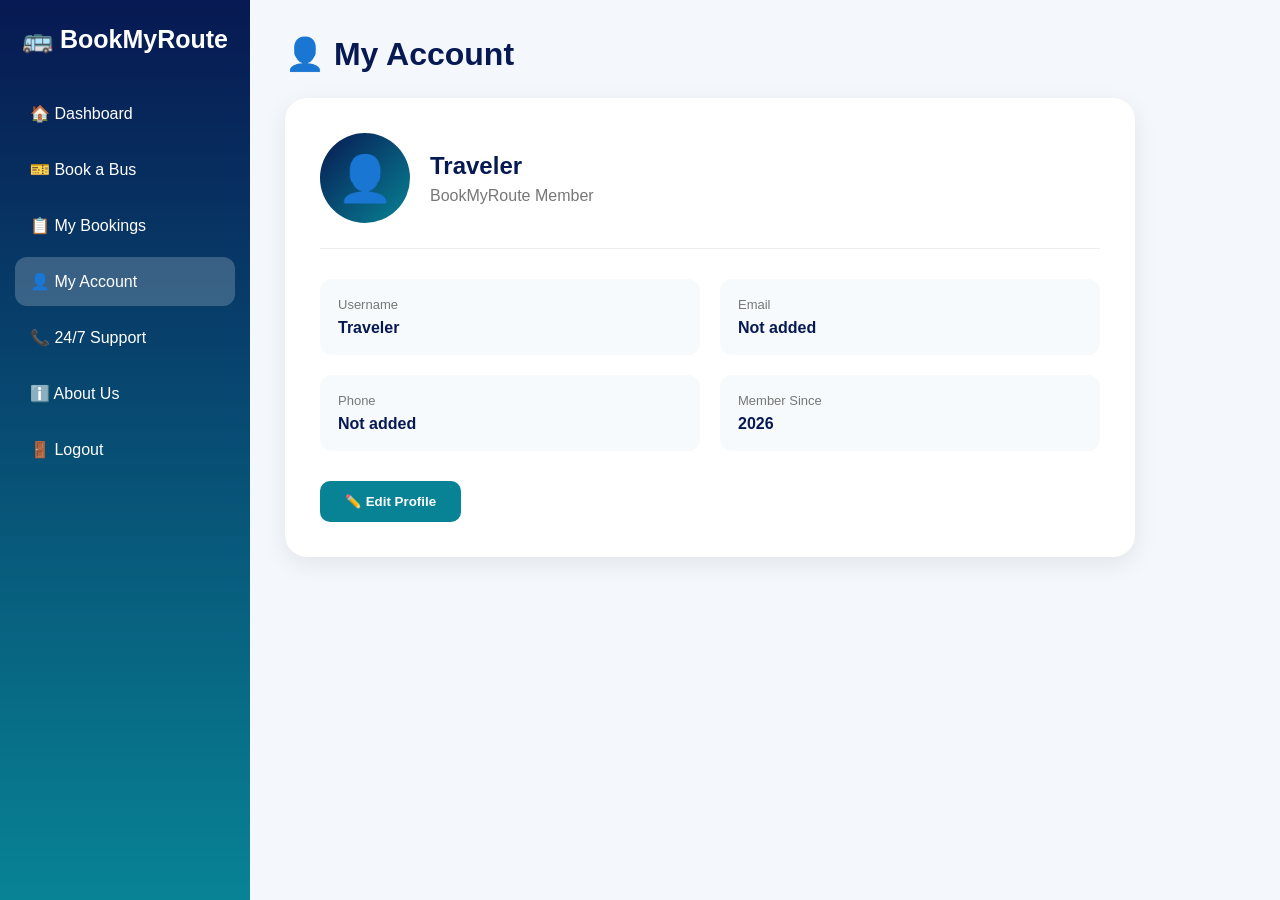
==== account.html @ bb26e46a "Create account.html" ====
<!DOCTYPE html>
<html>
<head>
    <title>BookMyRoute - My Account</title>

    <style>
        * {
            box-sizing: border-box;
            margin: 0;
            padding: 0;
            font-family: Arial, sans-serif;
        }

        body {
            background: #f4f7fb;
        }

        .sidebar {
            position: fixed;
            width: 250px;
            height: 100vh;
            background: linear-gradient(180deg,#071952,#088395);
            padding: 25px 15px;
            color: white;
        }

        .logo {
            text-align: center;
            font-size: 25px;
            font-weight: bold;
            margin-bottom: 35px;
        }

        .menu a {
            display: block;
            color: white;
            text-decoration: none;
            padding: 15px;
            margin: 7px 0;
            border-radius: 12px;
        }

        .menu a:hover,
        .menu .active {
            background: rgba(255,255,255,.2);
        }

        .main {
            margin-left: 250px;
            padding: 35px;
        }

        h1 {
            color: #071952;
            margin-bottom: 25px;
        }

        .account-card {
            max-width: 850px;
            background: white;
            padding: 35px;
            border-radius: 22px;
            box-shadow: 0 7px 25px rgba(0,0,0,.08);
        }

        .profile-top {
            display: flex;
            align-items: center;
            gap: 20px;
            padding-bottom: 25px;
            border-bottom: 1px solid #eee;
        }

        .avatar {
            width: 90px;
            height: 90px;
            border-radius: 50%;
            background: linear-gradient(135deg,#071952,#088395);
            display: flex;
            justify-content: center;
            align-items: center;
            font-size: 45px;
        }

        .profile-top h2 {
            color: #071952;
            margin-bottom: 7px;
        }

        .profile-top p {
            color: #777;
        }

        .details {
            display: grid;
            grid-template-columns: 1fr 1fr;
            gap: 20px;
            margin-top: 30px;
        }

        .detail {
            padding: 18px;
            background: #f7fafc;
            border-radius: 12px;
        }

        .detail span {
            display: block;
            color: #777;
            font-size: 13px;
            margin-bottom: 7px;
        }

        .detail strong {
            color: #071952;
            font-size: 16px;
        }

        .edit-btn {
            margin-top: 30px;
            padding: 13px 25px;
            border: none;
            border-radius: 10px;
            background: #088395;
            color: white;
            font-weight: bold;
            cursor: pointer;
        }

        .edit-btn:hover {
            background: #071952;
        }

        @media(max-width:800px) {
            .sidebar {
                width: 190px;
            }

            .main {
                margin-left: 190px;
            }

            .details {
                grid-template-columns: 1fr;
            }
        }
    </style>
</head>

<body>

<div class="sidebar">

    <div class="logo">
        🚌 BookMyRoute
    </div>

    <div class="menu">

        <a href="dashboard.html">
            🏠 Dashboard
        </a>

        <a href="booking.html">
            🎫 Book a Bus
        </a>

        <a href="bookings.html">
            📋 My Bookings
        </a>

        <a href="account.html" class="active">
            👤 My Account
        </a>

        <a href="support.html">
            📞 24/7 Support
        </a>

        <a href="about.html">
            ℹ️ About Us
        </a>

        <a href="login.html">
            🚪 Logout
        </a>

    </div>

</div>


<div class="main">

    <h1>👤 My Account</h1>

    <div class="account-card">

        <div class="profile-top">

            <div class="avatar">
                👤
            </div>

            <div>
                <h2>Traveler</h2>
                <p>BookMyRoute Member</p>
            </div>

        </div>


        <div class="details">

            <div class="detail">
                <span>Username</span>
                <strong id="username">
                    Traveler
                </strong>
            </div>

            <div class="detail">
                <span>Email</span>
                <strong>
                    Not added
                </strong>
            </div>

            <div class="detail">
                <span>Phone</span>
                <strong>
                    Not added
                </strong>
            </div>

            <div class="detail">
                <span>Member Since</span>
                <strong>
                    2026
                </strong>
            </div>

        </div>

        <button class="edit-btn" onclick="editProfile()">
            ✏️ Edit Profile
        </button>

    </div>

</div>


<script>

function editProfile() {

    alert(
        "Profile editing will be connected to the user database later."
    );

}

</script>

</body>
</html>
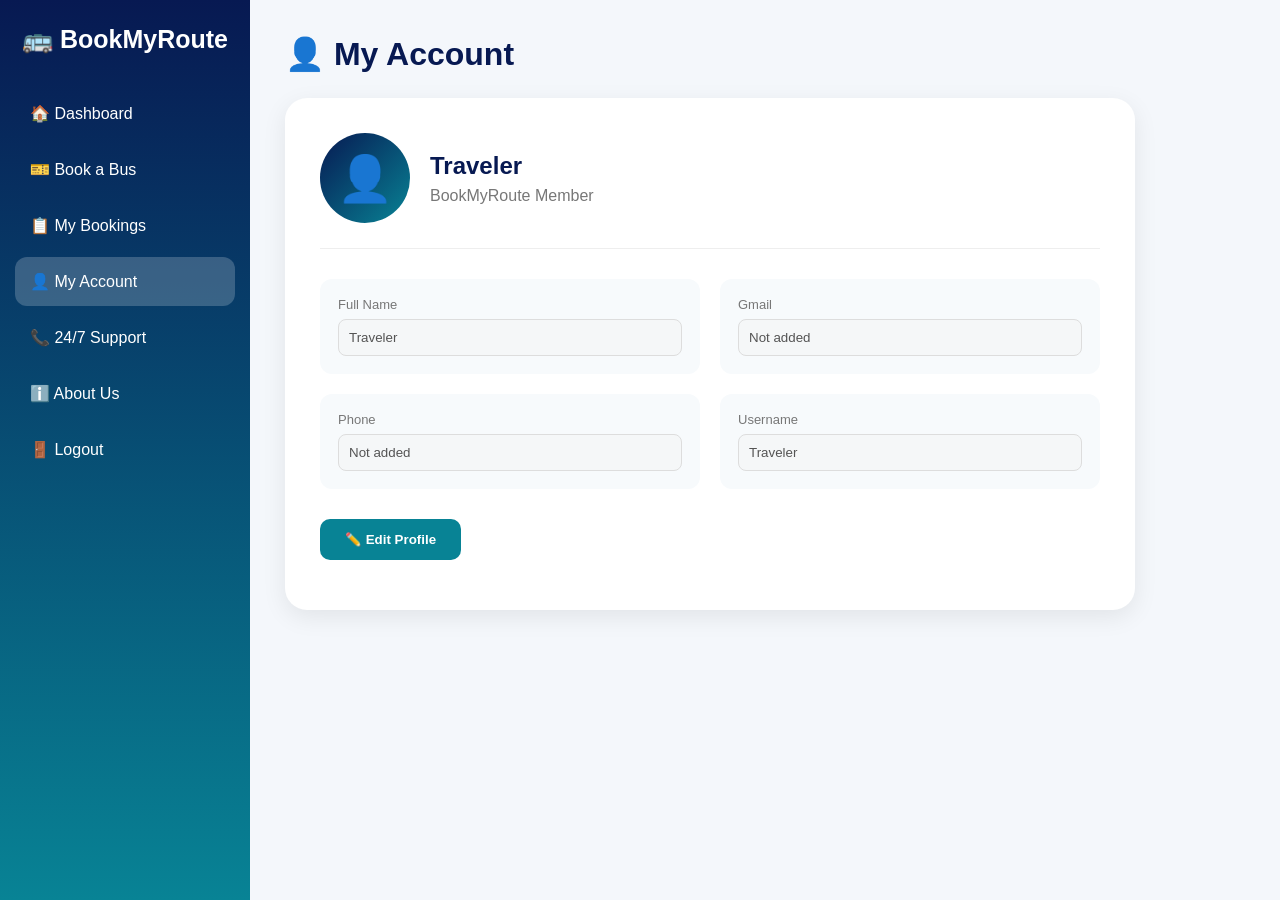
==== commit 24327285: "Update account.html" ====
--- a/account.html
+++ b/account.html
@@ -104,34 +104,57 @@
             border-radius: 12px;
         }
 
-        .detail span {
+        .detail label {
             display: block;
             color: #777;
             font-size: 13px;
             margin-bottom: 7px;
         }
 
-        .detail strong {
-            color: #071952;
-            font-size: 16px;
-        }
-
-        .edit-btn {
+        .detail input {
+            width: 100%;
+            padding: 10px;
+            border: 1px solid #ddd;
+            border-radius: 8px;
+        }
+
+        .buttons {
             margin-top: 30px;
+            display: flex;
+            gap: 12px;
+        }
+
+        button {
             padding: 13px 25px;
             border: none;
             border-radius: 10px;
+            font-weight: bold;
+            cursor: pointer;
+        }
+
+        .edit-btn,
+        .save-btn {
             background: #088395;
             color: white;
+        }
+
+        .cancel-btn {
+            background: #ddd;
+            color: #333;
+        }
+
+        .save-btn,
+        .cancel-btn {
+            display: none;
+        }
+
+        #message {
+            margin-top: 15px;
             font-weight: bold;
-            cursor: pointer;
-        }
-
-        .edit-btn:hover {
-            background: #071952;
         }
 
         @media(max-width:800px) {
+
             .sidebar {
                 width: 190px;
             }
@@ -157,33 +180,21 @@
 
     <div class="menu">
 
-        <a href="dashboard.html">
-            🏠 Dashboard
-        </a>
-
-        <a href="booking.html">
-            🎫 Book a Bus
-        </a>
-
-        <a href="bookings.html">
-            📋 My Bookings
-        </a>
+        <a href="dashboard.html">🏠 Dashboard</a>
+
+        <a href="booking.html">🎫 Book a Bus</a>
+
+        <a href="bookings.html">📋 My Bookings</a>
 
         <a href="account.html" class="active">
             👤 My Account
         </a>
 
-        <a href="support.html">
-            📞 24/7 Support
-        </a>
-
-        <a href="about.html">
-            ℹ️ About Us
-        </a>
-
-        <a href="login.html">
-            🚪 Logout
-        </a>
+        <a href="support.html">📞 24/7 Support</a>
+
+        <a href="about.html">ℹ️ About Us</a>
+
+        <a href="login.html">🚪 Logout</a>
 
     </div>
 
@@ -203,8 +214,13 @@
             </div>
 
             <div>
-                <h2>Traveler</h2>
-                <p>BookMyRoute Member</p>
+                <h2 id="displayName">
+                    Traveler
+                </h2>
+
+                <p>
+                    BookMyRoute Member
+                </p>
             </div>
 
         </div>
@@ -213,38 +229,85 @@
         <div class="details">
 
             <div class="detail">
-                <span>Username</span>
-                <strong id="username">
-                    Traveler
-                </strong>
-            </div>
+
+                <label>Full Name</label>
+
+                <input
+                    id="name"
+                    value="Traveler"
+                    disabled
+                >
+
+            </div>
+
 
             <div class="detail">
-                <span>Email</span>
-                <strong>
-                    Not added
-                </strong>
-            </div>
+
+                <label>Gmail</label>
+
+                <input
+                    id="email"
+                    value="Not added"
+                    disabled
+                >
+
+            </div>
+
 
             <div class="detail">
-                <span>Phone</span>
-                <strong>
-                    Not added
-                </strong>
-            </div>
+
+                <label>Phone</label>
+
+                <input
+                    id="phone"
+                    value="Not added"
+                    disabled
+                >
+
+            </div>
+
 
             <div class="detail">
-                <span>Member Since</span>
-                <strong>
-                    2026
-                </strong>
+
+                <label>Username</label>
+
+                <input
+                    id="username"
+                    value="Traveler"
+                    disabled
+                >
+
             </div>
 
         </div>
 
-        <button class="edit-btn" onclick="editProfile()">
-            ✏️ Edit Profile
-        </button>
+
+        <div class="buttons">
+
+            <button
+                class="edit-btn"
+                id="editBtn"
+                onclick="editProfile()">
+                ✏️ Edit Profile
+            </button>
+
+            <button
+                class="save-btn"
+                id="saveBtn"
+                onclick="saveProfile()">
+                💾 Save Changes
+            </button>
+
+            <button
+                class="cancel-btn"
+                id="cancelBtn"
+                onclick="cancelEdit()">
+                Cancel
+            </button>
+
+        </div>
+
+        <p id="message"></p>
 
     </div>
 
@@ -255,10 +318,90 @@
 
 function editProfile() {
 
-    alert(
-        "Profile editing will be connected to the user database later."
-    );
-
+    document
+        .querySelectorAll(".detail input")
+        .forEach(input => {
+            input.disabled = false;
+        });
+
+    document.getElementById("editBtn")
+        .style.display = "none";
+
+    document.getElementById("saveBtn")
+        .style.display = "block";
+
+    document.getElementById("cancelBtn")
+        .style.display = "block";
+}
+
+
+function saveProfile() {
+
+    const name =
+        document.getElementById("name").value;
+
+    const email =
+        document.getElementById("email").value;
+
+    const phone =
+        document.getElementById("phone").value;
+
+    const username =
+        document.getElementById("username").value;
+
+
+    if (!name || !email || !phone || !username) {
+
+        document.getElementById("message").innerText =
+            "❌ Please fill all fields.";
+
+        return;
+    }
+
+
+    document.getElementById("displayName")
+        .innerText = name;
+
+    document
+        .querySelectorAll(".detail input")
+        .forEach(input => {
+            input.disabled = true;
+        });
+
+    document.getElementById("editBtn")
+        .style.display = "block";
+
+    document.getElementById("saveBtn")
+        .style.display = "none";
+
+    document.getElementById("cancelBtn")
+        .style.display = "none";
+
+    document.getElementById("message").innerText =
+        "✅ Profile updated successfully.";
+
+}
+
+
+function cancelEdit() {
+
+    document
+        .querySelectorAll(".detail input")
+        .forEach(input => {
+            input.disabled = true;
+        });
+
+    document.getElementById("editBtn")
+        .style.display = "block";
+
+    document.getElementById("saveBtn")
+        .style.display = "none";
+
+    document.getElementById("cancelBtn")
+        .style.display = "none";
+
+    document.getElementById("message").innerText =
+        "";
 }
 
 </script>
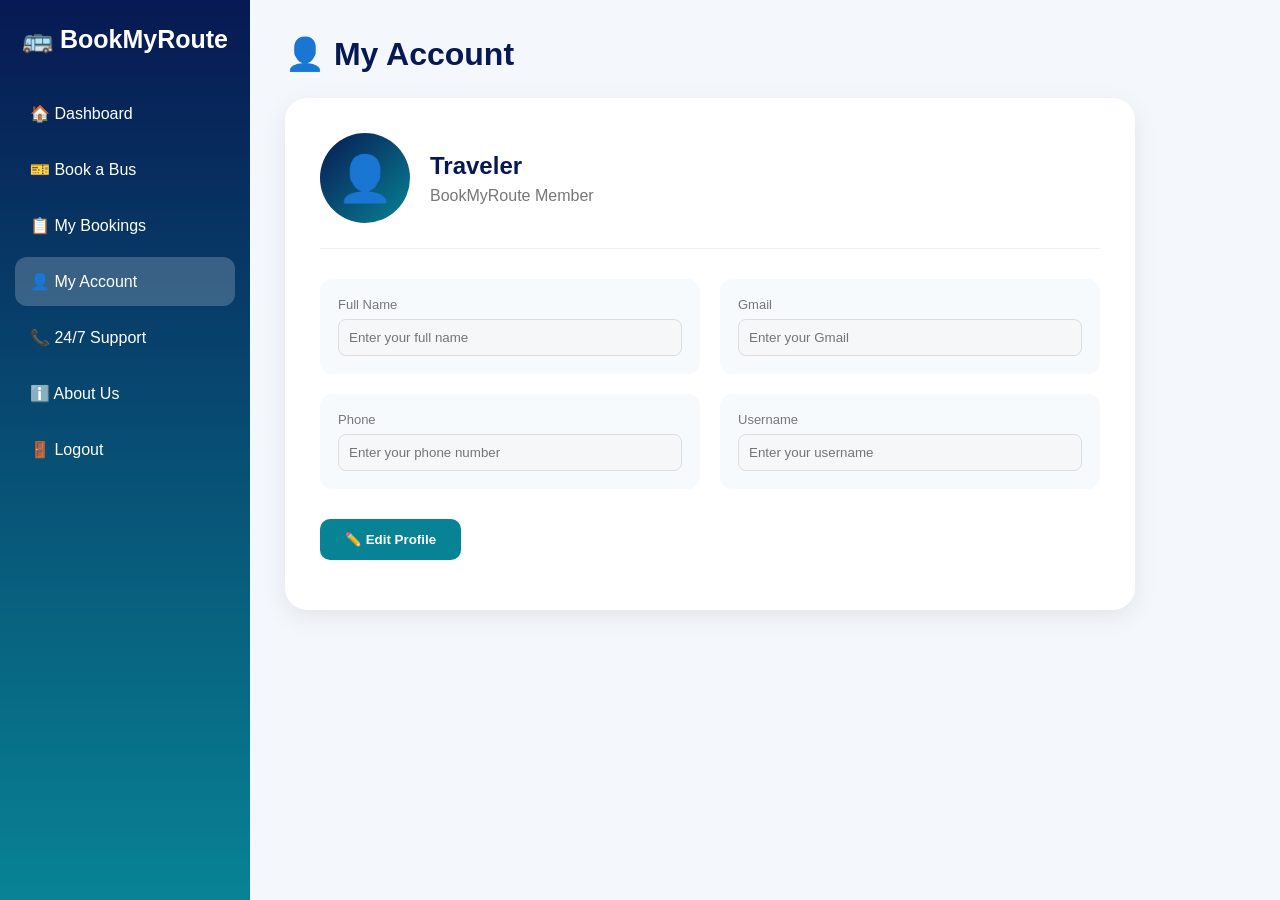
==== commit 2cffb0a6: "Update account.html" ====
--- a/account.html
+++ b/account.html
@@ -4,6 +4,7 @@
     <title>BookMyRoute - My Account</title>
 
     <style>
+
         * {
             box-sizing: border-box;
             margin: 0;
@@ -14,6 +15,8 @@
         body {
             background: #f4f7fb;
         }
+
+        /* ================= SIDEBAR ================= */
 
         .sidebar {
             position: fixed;
@@ -45,6 +48,8 @@
             background: rgba(255,255,255,.2);
         }
 
+        /* ================= MAIN ================= */
+
         .main {
             margin-left: 250px;
             padding: 35px;
@@ -54,6 +59,8 @@
             color: #071952;
             margin-bottom: 25px;
         }
+
+        /* ================= ACCOUNT CARD ================= */
 
         .account-card {
             max-width: 850px;
@@ -91,6 +98,8 @@
             color: #777;
         }
 
+        /* ================= DETAILS ================= */
+
         .details {
             display: grid;
             grid-template-columns: 1fr 1fr;
@@ -117,6 +126,8 @@
             border: 1px solid #ddd;
             border-radius: 8px;
         }
+
+        /* ================= BUTTONS ================= */
 
         .buttons {
             margin-top: 30px;
@@ -153,6 +164,8 @@
             font-weight: bold;
         }
 
+        /* ================= RESPONSIVE ================= */
+
         @media(max-width:800px) {
 
             .sidebar {
@@ -166,11 +179,15 @@
             .details {
                 grid-template-columns: 1fr;
             }
-        }
+
+        }
+
     </style>
 </head>
 
 <body>
+
+<!-- ================= SIDEBAR ================= -->
 
 <div class="sidebar">
 
@@ -180,32 +197,50 @@
 
     <div class="menu">
 
-        <a href="dashboard.html">🏠 Dashboard</a>
-
-        <a href="booking.html">🎫 Book a Bus</a>
-
-        <a href="bookings.html">📋 My Bookings</a>
+        <a href="dashboard.html">
+            🏠 Dashboard
+        </a>
+
+        <a href="booking.html">
+            🎫 Book a Bus
+        </a>
+
+        <a href="bookings.html">
+            📋 My Bookings
+        </a>
 
         <a href="account.html" class="active">
             👤 My Account
         </a>
 
-        <a href="support.html">📞 24/7 Support</a>
-
-        <a href="about.html">ℹ️ About Us</a>
-
-        <a href="login.html">🚪 Logout</a>
+        <a href="support.html">
+            📞 24/7 Support
+        </a>
+
+        <a href="about.html">
+            ℹ️ About Us
+        </a>
+
+        <a href="login.html">
+            🚪 Logout
+        </a>
 
     </div>
 
 </div>
 
 
+<!-- ================= MAIN ================= -->
+
 <div class="main">
 
-    <h1>👤 My Account</h1>
+    <h1>
+        👤 My Account
+    </h1>
 
     <div class="account-card">
+
+        <!-- ================= PROFILE TOP ================= -->
 
         <div class="profile-top">
 
@@ -214,6 +249,7 @@
             </div>
 
             <div>
+
                 <h2 id="displayName">
                     Traveler
                 </h2>
@@ -221,20 +257,26 @@
                 <p>
                     BookMyRoute Member
                 </p>
+
             </div>
 
         </div>
 
 
+        <!-- ================= DETAILS ================= -->
+
         <div class="details">
 
             <div class="detail">
 
-                <label>Full Name</label>
+                <label>
+                    Full Name
+                </label>
 
                 <input
                     id="name"
-                    value="Traveler"
+                    value=""
+                    placeholder="Enter your full name"
                     disabled
                 >
 
@@ -243,11 +285,14 @@
 
             <div class="detail">
 
-                <label>Gmail</label>
+                <label>
+                    Gmail
+                </label>
 
                 <input
                     id="email"
-                    value="Not added"
+                    value=""
+                    placeholder="Enter your Gmail"
                     disabled
                 >
 
@@ -256,11 +301,14 @@
 
             <div class="detail">
 
-                <label>Phone</label>
+                <label>
+                    Phone
+                </label>
 
                 <input
                     id="phone"
-                    value="Not added"
+                    value=""
+                    placeholder="Enter your phone number"
                     disabled
                 >
 
@@ -269,11 +317,14 @@
 
             <div class="detail">
 
-                <label>Username</label>
+                <label>
+                    Username
+                </label>
 
                 <input
                     id="username"
-                    value="Traveler"
+                    value=""
+                    placeholder="Enter your username"
                     disabled
                 >
 
@@ -281,6 +332,8 @@
 
         </div>
 
+
+        <!-- ================= BUTTONS ================= -->
 
         <div class="buttons">
 
@@ -288,25 +341,34 @@
                 class="edit-btn"
                 id="editBtn"
                 onclick="editProfile()">
+
                 ✏️ Edit Profile
+
             </button>
+
 
             <button
                 class="save-btn"
                 id="saveBtn"
                 onclick="saveProfile()">
+
                 💾 Save Changes
+
             </button>
+
 
             <button
                 class="cancel-btn"
                 id="cancelBtn"
                 onclick="cancelEdit()">
+
                 Cancel
+
             </button>
 
         </div>
 
+
         <p id="message"></p>
 
     </div>
@@ -315,94 +377,254 @@
 
 
 <script>
+
+/* =====================================================
+   LOAD SAVED PROFILE
+   ===================================================== */
+
+function loadProfile() {
+
+    const savedProfile =
+        JSON.parse(
+            localStorage.getItem("bookMyRouteProfile")
+        );
+
+
+    /* No profile saved yet */
+
+    if (!savedProfile) {
+
+        document.getElementById("name").value =
+            "";
+
+        document.getElementById("email").value =
+            "";
+
+        document.getElementById("phone").value =
+            "";
+
+        document.getElementById("username").value =
+            "";
+
+        document.getElementById("displayName").innerText =
+            "Traveler";
+
+        return;
+    }
+
+
+    /* Put saved data into fields */
+
+    document.getElementById("name").value =
+        savedProfile.name || "";
+
+    document.getElementById("email").value =
+        savedProfile.email || "";
+
+    document.getElementById("phone").value =
+        savedProfile.phone || "";
+
+    document.getElementById("username").value =
+        savedProfile.username || "";
+
+
+    /* Show name at top */
+
+    document.getElementById("displayName").innerText =
+        savedProfile.name || "Traveler";
+
+}
+
+
+/* =====================================================
+   EDIT PROFILE
+   ===================================================== */
 
 function editProfile() {
 
     document
         .querySelectorAll(".detail input")
-        .forEach(input => {
+        .forEach(function(input) {
+
             input.disabled = false;
+
         });
+
 
     document.getElementById("editBtn")
         .style.display = "none";
 
+
     document.getElementById("saveBtn")
         .style.display = "block";
 
+
     document.getElementById("cancelBtn")
         .style.display = "block";
+
+
+    document.getElementById("message")
+        .innerText = "";
+
 }
 
 
+/* =====================================================
+   SAVE PROFILE
+   ===================================================== */
+
 function saveProfile() {
 
     const name =
-        document.getElementById("name").value;
+        document.getElementById("name")
+        .value
+        .trim();
+
 
     const email =
-        document.getElementById("email").value;
+        document.getElementById("email")
+        .value
+        .trim();
+
 
     const phone =
-        document.getElementById("phone").value;
+        document.getElementById("phone")
+        .value
+        .trim();
+
 
     const username =
-        document.getElementById("username").value;
-
-
-    if (!name || !email || !phone || !username) {
-
-        document.getElementById("message").innerText =
+        document.getElementById("username")
+        .value
+        .trim();
+
+
+    /* Check fields */
+
+    if (
+        !name ||
+        !email ||
+        !phone ||
+        !username
+    ) {
+
+        document.getElementById("message")
+            .innerText =
             "❌ Please fill all fields.";
 
         return;
+
     }
 
+
+    /* Create profile */
+
+    const profile = {
+
+        name: name,
+
+        email: email,
+
+        phone: phone,
+
+        username: username
+
+    };
+
+
+    /* SAVE PROFILE */
+
+    localStorage.setItem(
+        "bookMyRouteProfile",
+        JSON.stringify(profile)
+    );
+
+
+    /* Update name at top */
 
     document.getElementById("displayName")
         .innerText = name;
 
+
+    /* Disable fields */
+
     document
         .querySelectorAll(".detail input")
-        .forEach(input => {
+        .forEach(function(input) {
+
             input.disabled = true;
+
         });
+
+
+    /* Buttons */
 
     document.getElementById("editBtn")
         .style.display = "block";
 
+
     document.getElementById("saveBtn")
         .style.display = "none";
 
+
     document.getElementById("cancelBtn")
         .style.display = "none";
 
-    document.getElementById("message").innerText =
-        "✅ Profile updated successfully.";
+
+    /* Success */
+
+    document.getElementById("message")
+        .innerText =
+        "✅ Profile saved successfully.";
 
 }
 
 
+/* =====================================================
+   CANCEL EDIT
+   ===================================================== */
+
 function cancelEdit() {
+
+    /* Reload saved information */
+
+    loadProfile();
+
+
+    /* Disable fields */
 
     document
         .querySelectorAll(".detail input")
-        .forEach(input => {
+        .forEach(function(input) {
+
             input.disabled = true;
+
         });
+
 
     document.getElementById("editBtn")
         .style.display = "block";
 
+
     document.getElementById("saveBtn")
         .style.display = "none";
 
+
     document.getElementById("cancelBtn")
         .style.display = "none";
 
-    document.getElementById("message").innerText =
-        "";
+
+    document.getElementById("message")
+        .innerText = "";
+
 }
+
+
+/* =====================================================
+   LOAD PROFILE WHEN PAGE OPENS
+   ===================================================== */
+
+loadProfile();
 
 </script>
 
